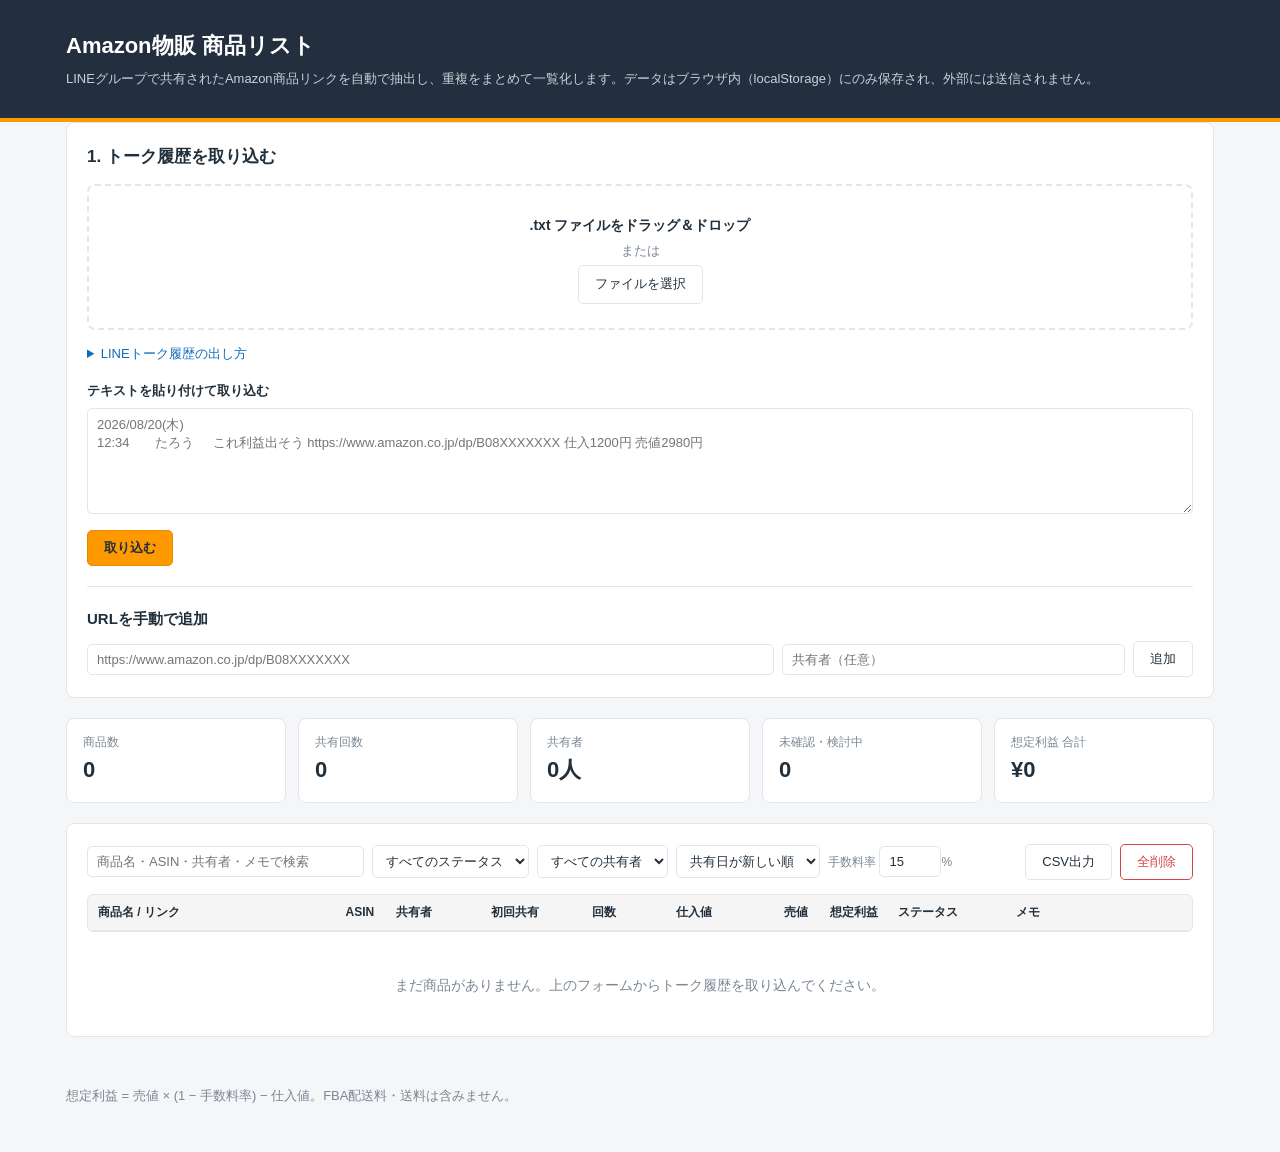
==== amazon-list.html @ f4dd68c9 "Add LINE共有Amazon商品のリスト化ツール LINEグループのトーク履歴からAmazon商品リンクを抽出して一覧管理する 静的ページ (amazon-list.html) を追加。  - A" ====
<!DOCTYPE html>
<html lang="ja">
<head>
  <meta charset="utf-8">
  <meta name="viewport" content="width=device-width, initial-scale=1.0">
  <title>Amazon物販 商品リスト | LINE共有まとめ</title>
  <link rel="stylesheet" type="text/css" href="amazon-list.css">
</head>
<body>
  <header class="app-header">
    <div class="wrap">
      <h1>Amazon物販 商品リスト</h1>
      <p>LINEグループで共有されたAmazon商品リンクを自動で抽出し、重複をまとめて一覧化します。データはブラウザ内（localStorage）にのみ保存され、外部には送信されません。</p>
    </div>
  </header>

  <main class="wrap">
    <section class="panel">
      <h2>1. トーク履歴を取り込む</h2>
      <div id="dropzone" class="dropzone">
        <p><strong>.txt ファイルをドラッグ＆ドロップ</strong></p>
        <p class="muted">または</p>
        <label class="btn btn-outline">
          ファイルを選択
          <input type="file" id="fileInput" accept=".txt,text/plain" multiple hidden>
        </label>
      </div>

      <details class="help">
        <summary>LINEトーク履歴の出し方</summary>
        <ol>
          <li>グループトークを開く → 右上の「≡」メニュー</li>
          <li>「その他」→「トーク履歴を送信」（Android は「トーク履歴を送信」／iPhone は「トーク履歴を送信」）</li>
          <li>テキストファイル（.txt）を自分宛にメール送信・保存</li>
          <li>その .txt をここに読み込ませる</li>
        </ol>
        <p class="muted">※ 履歴を貼り付けるだけでもOKです。日付・時刻が無い文章でもAmazonリンクだけは抽出します。</p>
      </details>

      <label class="field-label" for="pasteArea">テキストを貼り付けて取り込む</label>
      <textarea id="pasteArea" rows="6" placeholder="2026/08/20(木)&#10;12:34&#9;たろう&#9;これ利益出そう https://www.amazon.co.jp/dp/B08XXXXXXX 仕入1200円 売値2980円"></textarea>
      <div class="row">
        <button id="importBtn" class="btn btn-primary">取り込む</button>
        <span id="importResult" class="muted"></span>
      </div>

      <hr>

      <h3>URLを手動で追加</h3>
      <div class="row">
        <input type="url" id="manualUrl" placeholder="https://www.amazon.co.jp/dp/B08XXXXXXX">
        <input type="text" id="manualSharer" placeholder="共有者（任意）">
        <button id="manualAddBtn" class="btn btn-outline">追加</button>
      </div>
    </section>

    <section class="stats" id="stats"></section>

    <section class="panel">
      <div class="toolbar">
        <input type="search" id="searchInput" placeholder="商品名・ASIN・共有者・メモで検索">
        <select id="statusFilter">
          <option value="">すべてのステータス</option>
        </select>
        <select id="sharerFilter">
          <option value="">すべての共有者</option>
        </select>
        <select id="sortSelect">
          <option value="firstAt-desc">共有日が新しい順</option>
          <option value="firstAt-asc">共有日が古い順</option>
          <option value="count-desc">共有回数が多い順</option>
          <option value="profit-desc">想定利益が高い順</option>
          <option value="name-asc">商品名順</option>
        </select>
        <label class="fee-field">
          手数料率
          <input type="number" id="feeRate" min="0" max="100" step="0.5" value="15">%
        </label>
        <span class="spacer"></span>
        <button id="csvBtn" class="btn btn-outline">CSV出力</button>
        <button id="clearBtn" class="btn btn-danger">全削除</button>
      </div>

      <div class="table-scroll">
        <table id="productTable">
          <thead>
            <tr>
              <th class="col-name">商品名 / リンク</th>
              <th class="col-asin">ASIN</th>
              <th class="col-sharer">共有者</th>
              <th class="col-date">初回共有</th>
              <th class="col-count">回数</th>
              <th class="col-money">仕入値</th>
              <th class="col-money">売値</th>
              <th class="col-profit">想定利益</th>
              <th class="col-status">ステータス</th>
              <th class="col-memo">メモ</th>
              <th class="col-actions"></th>
            </tr>
          </thead>
          <tbody id="tableBody"></tbody>
        </table>
      </div>
      <p id="emptyState" class="empty">まだ商品がありません。上のフォームからトーク履歴を取り込んでください。</p>
    </section>
  </main>

  <footer class="app-footer">
    <div class="wrap">
      <p class="muted">想定利益 = 売値 × (1 − 手数料率) − 仕入値。FBA配送料・送料は含みません。</p>
    </div>
  </footer>

  <script src="amazon-list.js"></script>
</body>
</html>
---- amazon-list.css ----
:root {
  --bg: #f5f6f8;
  --panel: #ffffff;
  --text: #22303c;
  --muted: #7a8794;
  --border: #e2e6ea;
  --accent: #ff9900;
  --accent-dark: #e88a00;
  --link: #0f6cbd;
  --danger: #d64545;
  --profit: #1a7940;
  --loss: #d64545;
}

@media (prefers-color-scheme: dark) {
  :root {
    --bg: #161a1d;
    --panel: #1f2529;
    --text: #e7eaed;
    --muted: #9aa5b1;
    --border: #333b42;
    --link: #6fb3f2;
    --profit: #58c98a;
  }
}

* { box-sizing: border-box; }

body {
  margin: 0;
  background-color: var(--bg);
  color: var(--text);
  font-family: "Hiragino Kaku Gothic ProN", "Yu Gothic", "Meiryo", sans-serif;
  font-size: 14px;
  line-height: 1.6;
}

.wrap {
  width: 100%;
  max-width: 1180px;
  margin: 0 auto;
  padding: 0 16px;
}

.app-header {
  background-color: #232f3e;
  color: #fff;
  padding: 28px 0;
  border-bottom: 4px solid var(--accent);
}

.app-header h1 {
  margin: 0 0 6px;
  font-size: 22px;
}

.app-header p {
  margin: 0;
  font-size: 13px;
  color: #c9d1d9;
}

main { padding: 24px 0 48px; }

.panel {
  background-color: var(--panel);
  border: 1px solid var(--border);
  border-radius: 8px;
  padding: 20px;
  margin-bottom: 20px;
}

.panel h2 { margin: 0 0 14px; font-size: 17px; }
.panel h3 { margin: 0 0 10px; font-size: 15px; }

.dropzone {
  border: 2px dashed var(--border);
  border-radius: 8px;
  padding: 24px;
  text-align: center;
  transition: all 0.2s;
}

.dropzone.dragover {
  border-color: var(--accent);
  background-color: rgba(255, 153, 0, 0.08);
}

.dropzone p { margin: 4px 0; }

.muted { color: var(--muted); font-size: 13px; }

.field-label {
  display: block;
  margin: 16px 0 6px;
  font-weight: bold;
  font-size: 13px;
}

textarea, input[type="text"], input[type="url"], input[type="search"], input[type="number"], select {
  font-family: inherit;
  font-size: 13px;
  color: var(--text);
  background-color: var(--panel);
  border: 1px solid var(--border);
  border-radius: 5px;
  padding: 7px 9px;
}

textarea {
  width: 100%;
  resize: vertical;
}

.row {
  display: flex;
  flex-wrap: wrap;
  gap: 8px;
  align-items: center;
  margin-top: 10px;
}

.row input[type="url"] { flex: 2 1 280px; }
.row input[type="text"] { flex: 1 1 140px; }

.btn {
  display: inline-block;
  padding: 8px 16px;
  border: 1px solid transparent;
  border-radius: 5px;
  font-size: 13px;
  font-family: inherit;
  cursor: pointer;
  transition: opacity 0.2s;
}

.btn:hover { opacity: 0.85; }

.btn-primary { background-color: var(--accent); border-color: var(--accent-dark); color: #232f3e; font-weight: bold; }
.btn-outline { background-color: transparent; border-color: var(--border); color: var(--text); }
.btn-danger { background-color: transparent; border-color: var(--danger); color: var(--danger); }

.help {
  margin-top: 14px;
  font-size: 13px;
}

.help summary { cursor: pointer; color: var(--link); }
.help ol { margin: 8px 0; padding-left: 20px; }

hr {
  border: none;
  border-top: 1px solid var(--border);
  margin: 20px 0;
}

.stats {
  display: grid;
  grid-template-columns: repeat(auto-fit, minmax(150px, 1fr));
  gap: 12px;
  margin-bottom: 20px;
}

.stat-card {
  background-color: var(--panel);
  border: 1px solid var(--border);
  border-radius: 8px;
  padding: 14px 16px;
}

.stat-card .label { font-size: 12px; color: var(--muted); }
.stat-card .value { font-size: 22px; font-weight: bold; }

.toolbar {
  display: flex;
  flex-wrap: wrap;
  gap: 8px;
  align-items: center;
  margin-bottom: 14px;
}

.toolbar input[type="search"] { flex: 1 1 220px; }
.toolbar .spacer { flex: 1 1 auto; }

.fee-field {
  font-size: 12px;
  color: var(--muted);
  white-space: nowrap;
}

.fee-field input { width: 62px; }

.table-scroll {
  overflow-x: auto;
  border: 1px solid var(--border);
  border-radius: 6px;
}

table {
  width: 100%;
  min-width: 1050px;
  border-collapse: collapse;
}

th, td {
  padding: 8px 10px;
  border-bottom: 1px solid var(--border);
  text-align: left;
  vertical-align: top;
}

thead th {
  background-color: rgba(127, 127, 127, 0.08);
  font-size: 12px;
  white-space: nowrap;
}

tbody tr:last-child td { border-bottom: none; }

.col-asin, .col-count, .col-money, .col-profit, .col-date { white-space: nowrap; }
.col-sharer { min-width: 92px; }
.col-date { width: 100px; }
.col-count, .col-money, .col-profit { text-align: right; }
td.col-count, td.col-money, td.col-profit { text-align: right; }

td input[type="text"], td input[type="number"], td select {
  width: 100%;
  padding: 5px 7px;
}

td input[type="number"] { text-align: right; }

.col-name { min-width: 240px; }
.col-memo { min-width: 160px; }
.col-money { width: 96px; }
.col-status { width: 118px; }

.product-link {
  color: var(--link);
  font-size: 12px;
  word-break: break-all;
}

.snippet {
  display: block;
  margin-top: 4px;
  font-size: 11px;
  color: var(--muted);
  max-height: 3.2em;
  overflow: hidden;
}

.asin-code {
  font-family: "SF Mono", Consolas, monospace;
  font-size: 12px;
}

.profit-plus { color: var(--profit); font-weight: bold; }
.profit-minus { color: var(--loss); font-weight: bold; }

.icon-btn {
  background: none;
  border: none;
  color: var(--muted);
  cursor: pointer;
  font-size: 15px;
  padding: 2px 6px;
}

.icon-btn:hover { color: var(--danger); }

.empty {
  text-align: center;
  color: var(--muted);
  padding: 28px 0 6px;
}

.app-footer {
  padding: 16px 0 32px;
}

@media (max-width: 640px) {
  .app-header h1 { font-size: 18px; }
  .panel { padding: 14px; }
}
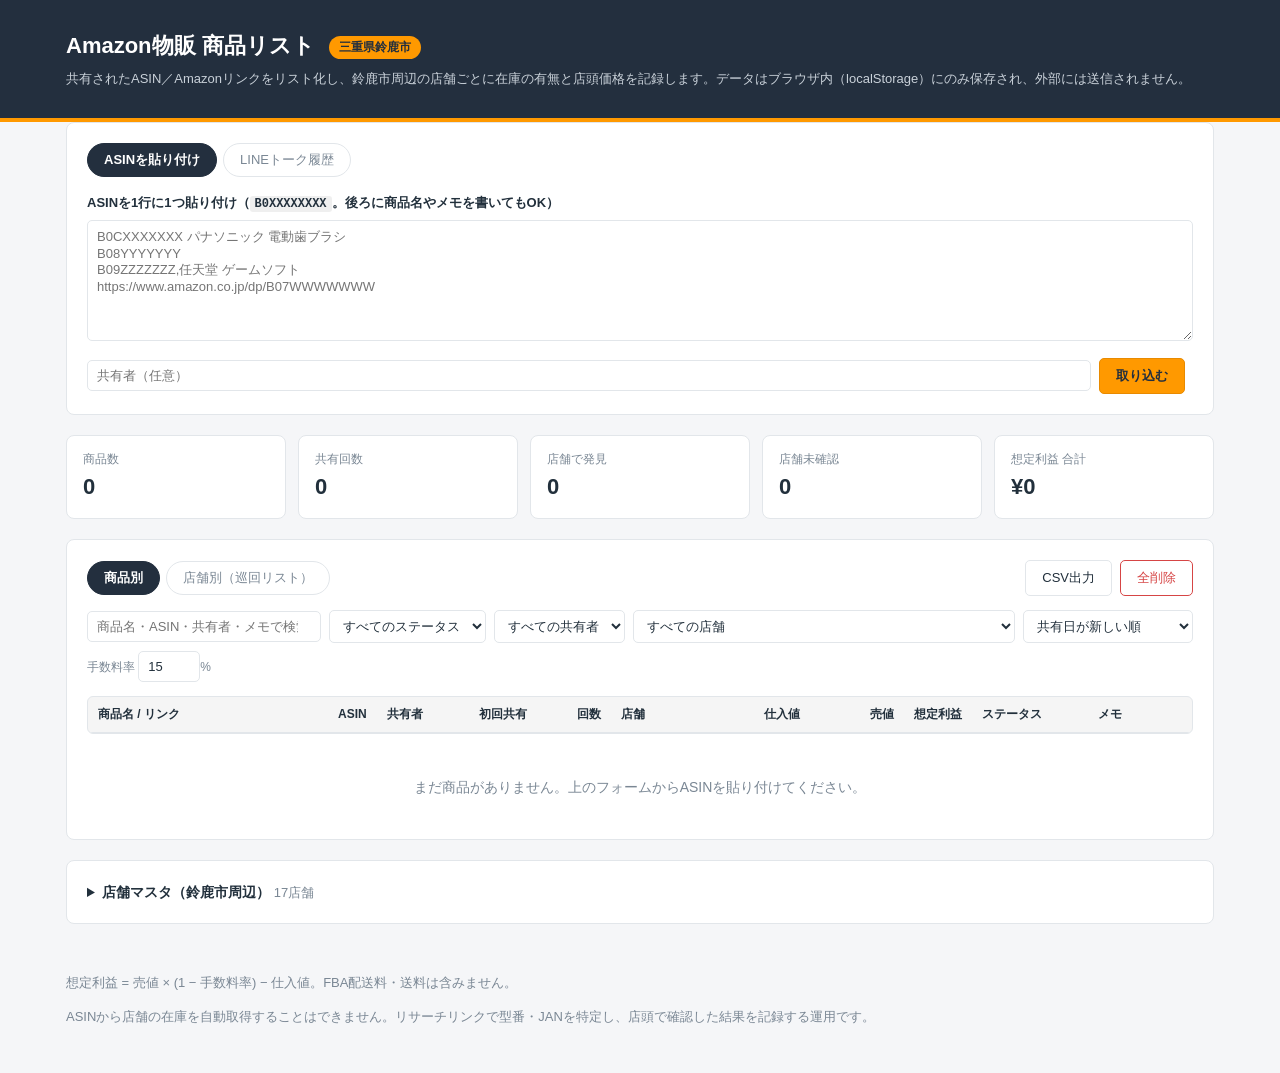
==== commit 071a5fde: "ASIN直接取り込みと鈴鹿市の店舗リサーチ台帳を追加 - ASINを1行1件で貼り付けて取り込むタブを追加（商品名の併記・URL混在に対応） - LINE本文中に直接書かれたASIN（B0始まり10桁" ====
--- a/amazon-list.html
+++ b/amazon-list.html
@@ -3,54 +3,58 @@
 <head>
   <meta charset="utf-8">
   <meta name="viewport" content="width=device-width, initial-scale=1.0">
-  <title>Amazon物販 商品リスト | LINE共有まとめ</title>
+  <title>Amazon物販 商品リスト | 鈴鹿市 店舗リサーチ</title>
   <link rel="stylesheet" type="text/css" href="amazon-list.css">
 </head>
 <body>
   <header class="app-header">
     <div class="wrap">
-      <h1>Amazon物販 商品リスト</h1>
-      <p>LINEグループで共有されたAmazon商品リンクを自動で抽出し、重複をまとめて一覧化します。データはブラウザ内（localStorage）にのみ保存され、外部には送信されません。</p>
+      <h1>Amazon物販 商品リスト <span class="area-tag">三重県鈴鹿市</span></h1>
+      <p>共有されたASIN／Amazonリンクをリスト化し、鈴鹿市周辺の店舗ごとに在庫の有無と店頭価格を記録します。データはブラウザ内（localStorage）にのみ保存され、外部には送信されません。</p>
     </div>
   </header>
 
   <main class="wrap">
     <section class="panel">
-      <h2>1. トーク履歴を取り込む</h2>
-      <div id="dropzone" class="dropzone">
-        <p><strong>.txt ファイルをドラッグ＆ドロップ</strong></p>
-        <p class="muted">または</p>
-        <label class="btn btn-outline">
-          ファイルを選択
-          <input type="file" id="fileInput" accept=".txt,text/plain" multiple hidden>
-        </label>
+      <div class="tabs" id="importTabs">
+        <button class="tab is-active" data-tab="asin">ASINを貼り付け</button>
+        <button class="tab" data-tab="line">LINEトーク履歴</button>
       </div>
 
-      <details class="help">
-        <summary>LINEトーク履歴の出し方</summary>
-        <ol>
-          <li>グループトークを開く → 右上の「≡」メニュー</li>
-          <li>「その他」→「トーク履歴を送信」（Android は「トーク履歴を送信」／iPhone は「トーク履歴を送信」）</li>
-          <li>テキストファイル（.txt）を自分宛にメール送信・保存</li>
-          <li>その .txt をここに読み込ませる</li>
-        </ol>
-        <p class="muted">※ 履歴を貼り付けるだけでもOKです。日付・時刻が無い文章でもAmazonリンクだけは抽出します。</p>
-      </details>
-
-      <label class="field-label" for="pasteArea">テキストを貼り付けて取り込む</label>
-      <textarea id="pasteArea" rows="6" placeholder="2026/08/20(木)&#10;12:34&#9;たろう&#9;これ利益出そう https://www.amazon.co.jp/dp/B08XXXXXXX 仕入1200円 売値2980円"></textarea>
-      <div class="row">
-        <button id="importBtn" class="btn btn-primary">取り込む</button>
-        <span id="importResult" class="muted"></span>
+      <div class="tab-body" data-body="asin">
+        <label class="field-label" for="asinArea">ASINを1行に1つ貼り付け（<code>B0XXXXXXXX</code>。後ろに商品名やメモを書いてもOK）</label>
+        <textarea id="asinArea" rows="7" placeholder="B0CXXXXXXX パナソニック 電動歯ブラシ&#10;B08YYYYYYY&#10;B09ZZZZZZZ,任天堂 ゲームソフト&#10;https://www.amazon.co.jp/dp/B07WWWWWWW"></textarea>
+        <div class="row">
+          <input type="text" id="asinSharer" placeholder="共有者（任意）">
+          <button id="asinImportBtn" class="btn btn-primary">取り込む</button>
+          <span id="importResult" class="muted"></span>
+        </div>
       </div>
 
-      <hr>
-
-      <h3>URLを手動で追加</h3>
-      <div class="row">
-        <input type="url" id="manualUrl" placeholder="https://www.amazon.co.jp/dp/B08XXXXXXX">
-        <input type="text" id="manualSharer" placeholder="共有者（任意）">
-        <button id="manualAddBtn" class="btn btn-outline">追加</button>
+      <div class="tab-body" data-body="line" hidden>
+        <div id="dropzone" class="dropzone">
+          <p><strong>トーク履歴の .txt をドラッグ＆ドロップ</strong></p>
+          <p class="muted">または</p>
+          <label class="btn btn-outline">
+            ファイルを選択
+            <input type="file" id="fileInput" accept=".txt,text/plain" multiple hidden>
+          </label>
+        </div>
+        <details class="help">
+          <summary>LINEトーク履歴の出し方</summary>
+          <ol>
+            <li>グループトークを開く → 右上の「≡」メニュー</li>
+            <li>「その他」→「トーク履歴を送信」</li>
+            <li>テキストファイル（.txt）を自分宛に保存</li>
+            <li>その .txt をここに読み込ませる</li>
+          </ol>
+          <p class="muted">※ 本文中のAmazonリンクに加え、<code>B0</code>で始まるASINの直接投稿も自動で拾います。</p>
+        </details>
+        <label class="field-label" for="pasteArea">トーク本文を貼り付けて取り込む</label>
+        <textarea id="pasteArea" rows="5" placeholder="2026/08/20(木)&#10;12:34&#9;たろう&#9;これ利益出そう B0CXXXXXXX 仕入1200円 売値2980円"></textarea>
+        <div class="row">
+          <button id="importBtn" class="btn btn-primary">取り込む</button>
+        </div>
       </div>
     </section>
 
@@ -58,56 +62,80 @@
 
     <section class="panel">
       <div class="toolbar">
-        <input type="search" id="searchInput" placeholder="商品名・ASIN・共有者・メモで検索">
-        <select id="statusFilter">
-          <option value="">すべてのステータス</option>
-        </select>
-        <select id="sharerFilter">
-          <option value="">すべての共有者</option>
-        </select>
-        <select id="sortSelect">
-          <option value="firstAt-desc">共有日が新しい順</option>
-          <option value="firstAt-asc">共有日が古い順</option>
-          <option value="count-desc">共有回数が多い順</option>
-          <option value="profit-desc">想定利益が高い順</option>
-          <option value="name-asc">商品名順</option>
-        </select>
-        <label class="fee-field">
-          手数料率
-          <input type="number" id="feeRate" min="0" max="100" step="0.5" value="15">%
-        </label>
+        <div class="view-switch">
+          <button class="tab is-active" data-view="product">商品別</button>
+          <button class="tab" data-view="store">店舗別（巡回リスト）</button>
+        </div>
         <span class="spacer"></span>
         <button id="csvBtn" class="btn btn-outline">CSV出力</button>
         <button id="clearBtn" class="btn btn-danger">全削除</button>
       </div>
 
-      <div class="table-scroll">
-        <table id="productTable">
-          <thead>
-            <tr>
-              <th class="col-name">商品名 / リンク</th>
-              <th class="col-asin">ASIN</th>
-              <th class="col-sharer">共有者</th>
-              <th class="col-date">初回共有</th>
-              <th class="col-count">回数</th>
-              <th class="col-money">仕入値</th>
-              <th class="col-money">売値</th>
-              <th class="col-profit">想定利益</th>
-              <th class="col-status">ステータス</th>
-              <th class="col-memo">メモ</th>
-              <th class="col-actions"></th>
-            </tr>
-          </thead>
-          <tbody id="tableBody"></tbody>
-        </table>
+      <div id="productView">
+        <div class="toolbar">
+          <input type="search" id="searchInput" placeholder="商品名・ASIN・共有者・メモで検索">
+          <select id="statusFilter"><option value="">すべてのステータス</option></select>
+          <select id="sharerFilter"><option value="">すべての共有者</option></select>
+          <select id="storeFilter"><option value="">すべての店舗</option></select>
+          <select id="sortSelect">
+            <option value="firstAt-desc">共有日が新しい順</option>
+            <option value="firstAt-asc">共有日が古い順</option>
+            <option value="count-desc">共有回数が多い順</option>
+            <option value="profit-desc">想定利益が高い順</option>
+            <option value="found-desc">在庫あり店舗が多い順</option>
+            <option value="name-asc">商品名順</option>
+          </select>
+          <label class="fee-field">手数料率 <input type="number" id="feeRate" min="0" max="100" step="0.5" value="15">%</label>
+        </div>
+
+        <div class="table-scroll">
+          <table id="productTable">
+            <thead>
+              <tr>
+                <th class="col-name">商品名 / リンク</th>
+                <th class="col-asin">ASIN</th>
+                <th class="col-sharer">共有者</th>
+                <th class="col-date">初回共有</th>
+                <th class="col-count">回数</th>
+                <th class="col-store">店舗</th>
+                <th class="col-money">仕入値</th>
+                <th class="col-money">売値</th>
+                <th class="col-profit">想定利益</th>
+                <th class="col-status">ステータス</th>
+                <th class="col-memo">メモ</th>
+                <th class="col-actions"></th>
+              </tr>
+            </thead>
+            <tbody id="tableBody"></tbody>
+          </table>
+        </div>
+        <p id="emptyState" class="empty">まだ商品がありません。上のフォームからASINを貼り付けてください。</p>
       </div>
-      <p id="emptyState" class="empty">まだ商品がありません。上のフォームからトーク履歴を取り込んでください。</p>
+
+      <div id="storeView" hidden>
+        <p class="muted">各店舗で「あり」と記録した商品の一覧です。店舗に着いたらこのリストを見ながら棚をチェックしてください。</p>
+        <div id="storeViewBody"></div>
+      </div>
+    </section>
+
+    <section class="panel">
+      <details id="storeMaster">
+        <summary><strong>店舗マスタ（鈴鹿市周辺）</strong> <span class="muted" id="storeCount"></span></summary>
+        <p class="muted">初期リストは公開情報から作成した鈴鹿市内の店舗です。閉店・移転している場合があるため、実際に行く前に各店舗の公式情報でご確認ください。行きつけの店舗は自由に追加・削除できます。</p>
+        <ul class="store-master-list" id="storeMasterList"></ul>
+        <div class="row">
+          <input type="text" id="newStoreName" placeholder="店舗名（例：ヨシヅヤ 鈴鹿店）">
+          <input type="text" id="newStoreAddress" placeholder="住所・メモ（任意）">
+          <button id="addStoreBtn" class="btn btn-outline">店舗を追加</button>
+        </div>
+      </details>
     </section>
   </main>
 
   <footer class="app-footer">
     <div class="wrap">
       <p class="muted">想定利益 = 売値 × (1 − 手数料率) − 仕入値。FBA配送料・送料は含みません。</p>
+      <p class="muted">ASINから店舗の在庫を自動取得することはできません。リサーチリンクで型番・JANを特定し、店頭で確認した結果を記録する運用です。</p>
     </div>
   </footer>
 
--- a/amazon-list.css
+++ b/amazon-list.css
@@ -198,7 +198,7 @@
 
 table {
   width: 100%;
-  min-width: 1050px;
+  min-width: 1180px;
   border-collapse: collapse;
 }
 
@@ -283,3 +283,181 @@
   .app-header h1 { font-size: 18px; }
   .panel { padding: 14px; }
 }
+
+/* ---- タブ / ビュー切替 ---- */
+
+.tabs, .view-switch {
+  display: flex;
+  gap: 6px;
+  margin-bottom: 14px;
+}
+
+.view-switch { margin-bottom: 0; }
+
+.tab {
+  padding: 7px 16px;
+  border: 1px solid var(--border);
+  border-radius: 999px;
+  background-color: transparent;
+  color: var(--muted);
+  font-family: inherit;
+  font-size: 13px;
+  cursor: pointer;
+}
+
+.tab.is-active {
+  background-color: #232f3e;
+  border-color: #232f3e;
+  color: #fff;
+  font-weight: bold;
+}
+
+.area-tag {
+  display: inline-block;
+  margin-left: 8px;
+  padding: 2px 10px;
+  border-radius: 999px;
+  background-color: var(--accent);
+  color: #232f3e;
+  font-size: 12px;
+  vertical-align: middle;
+}
+
+code {
+  font-family: "SF Mono", Consolas, monospace;
+  font-size: 12px;
+  background-color: rgba(127, 127, 127, 0.12);
+  padding: 1px 5px;
+  border-radius: 3px;
+}
+
+.btn-sm { padding: 4px 10px; font-size: 12px; }
+
+/* ---- 店舗列 / 詳細行 ---- */
+
+.col-store { width: 108px; white-space: nowrap; }
+
+.store-summary { margin-top: 4px; }
+
+.badge {
+  display: inline-block;
+  padding: 1px 8px;
+  border-radius: 999px;
+  font-size: 11px;
+  background-color: rgba(127, 127, 127, 0.15);
+  color: var(--muted);
+}
+
+.badge-yes {
+  background-color: rgba(26, 121, 64, 0.15);
+  color: var(--profit);
+  font-weight: bold;
+}
+
+.detail-row > td {
+  background-color: rgba(127, 127, 127, 0.06);
+  padding: 16px;
+}
+
+.detail {
+  display: grid;
+  grid-template-columns: minmax(220px, 300px) 1fr;
+  gap: 20px;
+}
+
+.detail-block h4 {
+  margin: 0 0 10px;
+  font-size: 13px;
+}
+
+.research-links {
+  display: flex;
+  flex-direction: column;
+  gap: 6px;
+}
+
+.research-link {
+  color: var(--link);
+  font-size: 13px;
+}
+
+.hint {
+  display: block;
+  font-size: 11px;
+  color: var(--muted);
+}
+
+.store-list {
+  display: grid;
+  gap: 6px;
+}
+
+.store-row {
+  display: grid;
+  grid-template-columns: minmax(180px, 1.6fr) 92px 110px minmax(120px, 1fr);
+  gap: 8px;
+  align-items: center;
+}
+
+.store-row .store-name { font-size: 13px; }
+.store-row .store-name a { color: var(--link); }
+
+.store-row select.state-yes { border-color: var(--profit); color: var(--profit); font-weight: bold; }
+.store-row select.state-no { color: var(--muted); }
+
+/* ---- 店舗別ビュー ---- */
+
+.store-block { margin-bottom: 24px; }
+
+.store-block h3 {
+  margin: 0 0 4px;
+  font-size: 15px;
+}
+
+.store-block h3 a { color: var(--text); }
+
+.store-table { min-width: 640px; }
+
+.store-table th, .store-table td { font-size: 13px; }
+
+/* ---- 店舗マスタ ---- */
+
+#storeMaster summary { cursor: pointer; }
+
+.store-master-list {
+  list-style: none;
+  margin: 12px 0;
+  padding: 0;
+  display: grid;
+  grid-template-columns: repeat(auto-fill, minmax(280px, 1fr));
+  gap: 6px;
+}
+
+.store-master-list li {
+  display: grid;
+  grid-template-columns: 1fr auto auto;
+  gap: 2px 8px;
+  align-items: center;
+  padding: 8px 10px;
+  border: 1px solid var(--border);
+  border-radius: 6px;
+  font-size: 13px;
+}
+
+.store-master-list li a { color: var(--link); }
+.store-master-list li .hint { grid-column: 1 / -1; }
+
+.tag {
+  font-size: 11px;
+  padding: 1px 7px;
+  border-radius: 999px;
+  background-color: rgba(127, 127, 127, 0.15);
+  color: var(--muted);
+  white-space: nowrap;
+}
+
+@media (max-width: 900px) {
+  .detail { grid-template-columns: 1fr; }
+  .store-row { grid-template-columns: 1fr 1fr; }
+  .store-row .store-name { grid-column: 1 / -1; }
+}
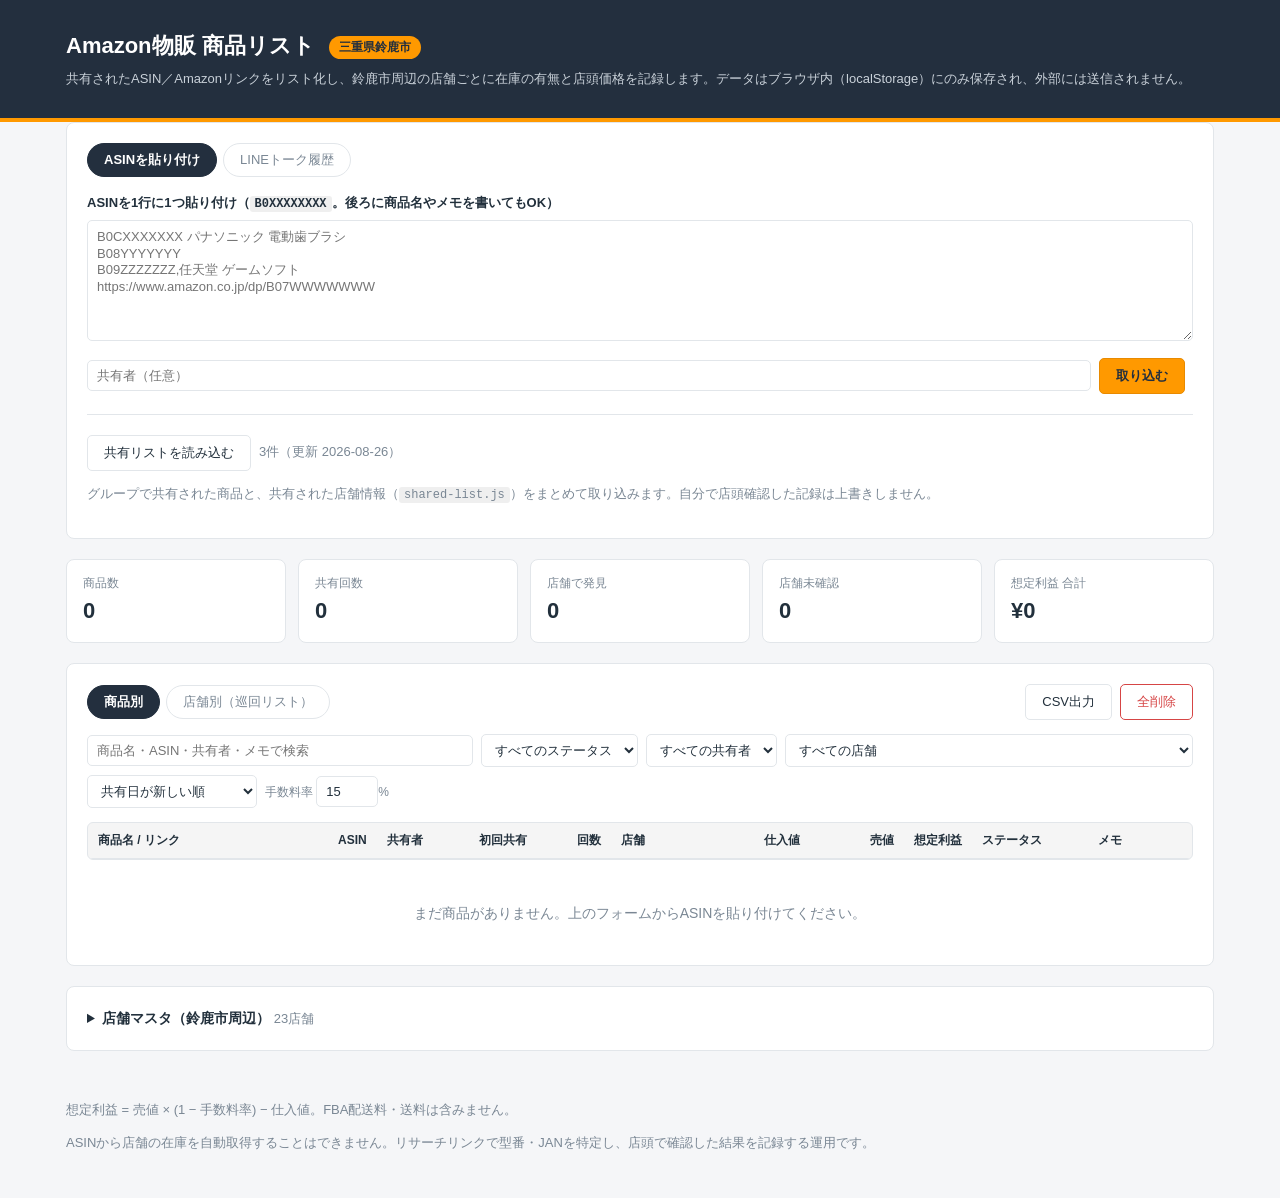
==== commit 222501f9: "共有リスト(shared-list.js)と共有された店舗情報の取り込みを追加 - グループで共有された商品を shared-list.js にマスタ化し、   「共有リストを読み込む」ボタンでまとめ" ====
--- a/amazon-list.html
+++ b/amazon-list.html
@@ -29,6 +29,12 @@
           <button id="asinImportBtn" class="btn btn-primary">取り込む</button>
           <span id="importResult" class="muted"></span>
         </div>
+        <hr>
+        <div class="row">
+          <button id="sharedListBtn" class="btn btn-outline">共有リストを読み込む</button>
+          <span id="sharedListInfo" class="muted"></span>
+        </div>
+        <p class="muted">グループで共有された商品と、共有された店舗情報（<code>shared-list.js</code>）をまとめて取り込みます。自分で店頭確認した記録は上書きしません。</p>
       </div>
 
       <div class="tab-body" data-body="line" hidden>
@@ -139,6 +145,7 @@
     </div>
   </footer>
 
+  <script src="shared-list.js"></script>
   <script src="amazon-list.js"></script>
 </body>
 </html>
--- a/amazon-list.css
+++ b/amazon-list.css
@@ -461,3 +461,17 @@
   .store-row { grid-template-columns: 1fr 1fr; }
   .store-row .store-name { grid-column: 1 / -1; }
 }
+
+.jan-field {
+  display: block;
+  font-size: 12px;
+  color: var(--muted);
+  margin-bottom: 10px;
+}
+
+.jan-field input {
+  display: block;
+  width: 100%;
+  margin-top: 3px;
+  font-family: "SF Mono", Consolas, monospace;
+}
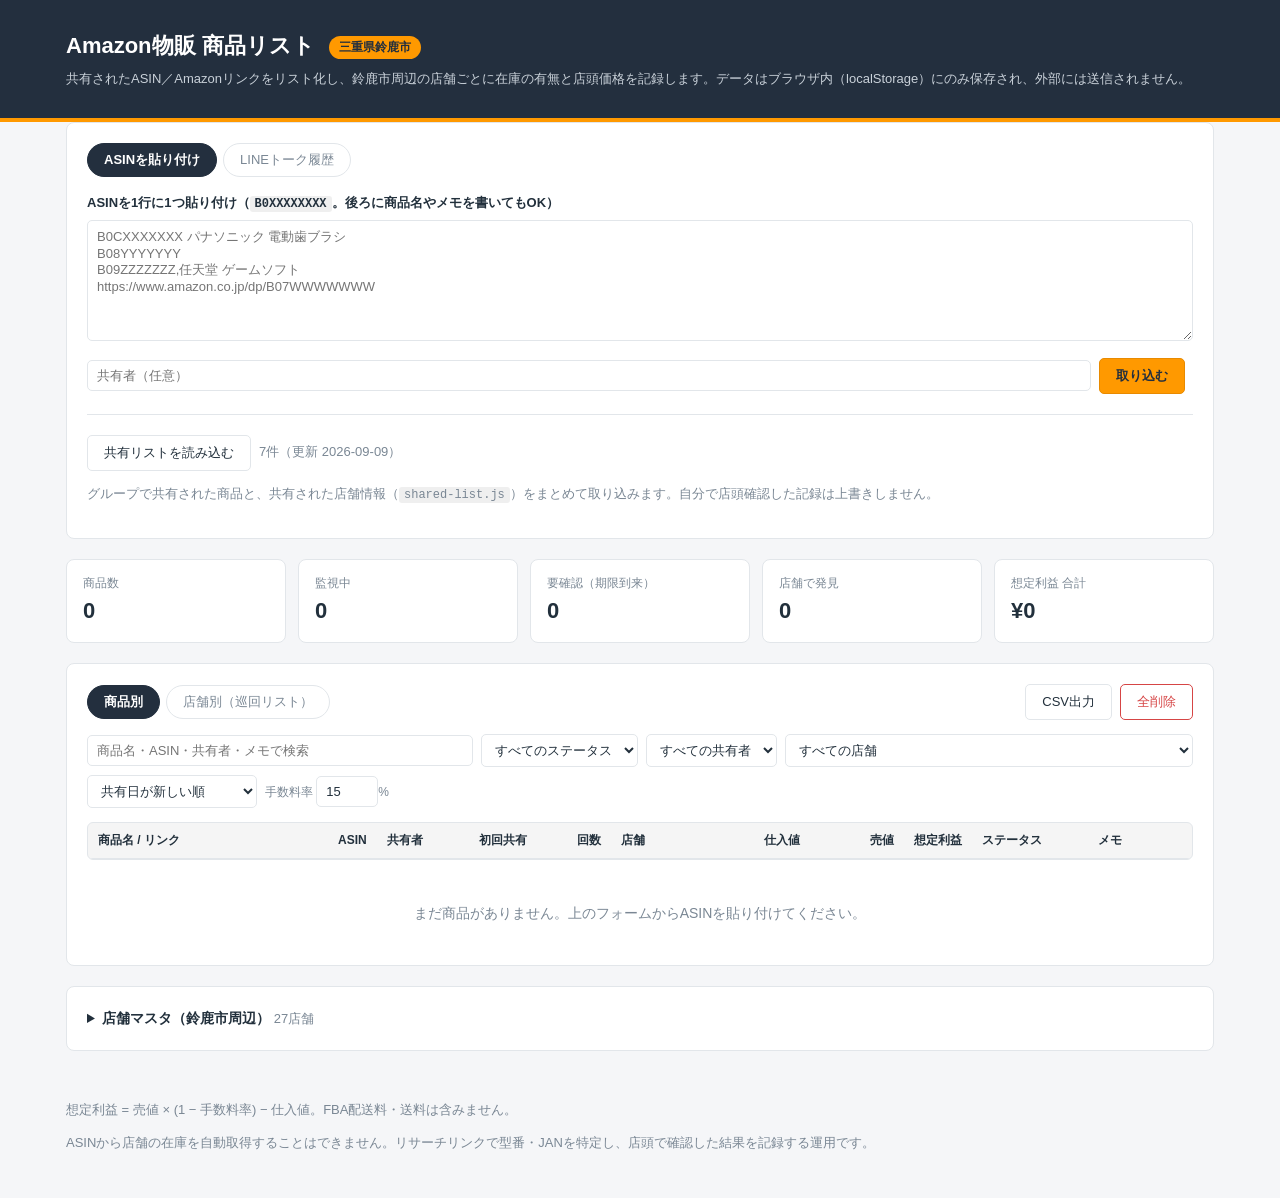
==== commit f021b280: "監視対象の管理機能を追加し、監視ASINを1件登録 - ステータスに「監視中」を追加 - 商品ごとに次回確認日を設定できるようにし、期限到来分は   赤いバッジと統計「要確認」で分かるようにした - " ====
--- a/amazon-list.html
+++ b/amazon-list.html
@@ -89,6 +89,7 @@
             <option value="count-desc">共有回数が多い順</option>
             <option value="profit-desc">想定利益が高い順</option>
             <option value="found-desc">在庫あり店舗が多い順</option>
+          <option value="review-asc">確認予定が近い順</option>
             <option value="name-asc">商品名順</option>
           </select>
           <label class="fee-field">手数料率 <input type="number" id="feeRate" min="0" max="100" step="0.5" value="15">%</label>
--- a/amazon-list.css
+++ b/amazon-list.css
@@ -475,3 +475,19 @@
   margin-top: 3px;
   font-family: "SF Mono", Consolas, monospace;
 }
+
+.review-badge {
+  display: inline-block;
+  margin-top: 4px;
+  padding: 1px 8px;
+  border-radius: 999px;
+  background-color: rgba(15, 108, 189, 0.12);
+  color: var(--link);
+  font-size: 11px;
+  font-weight: bold;
+}
+
+.review-badge.is-due {
+  background-color: rgba(214, 69, 69, 0.15);
+  color: var(--danger);
+}
